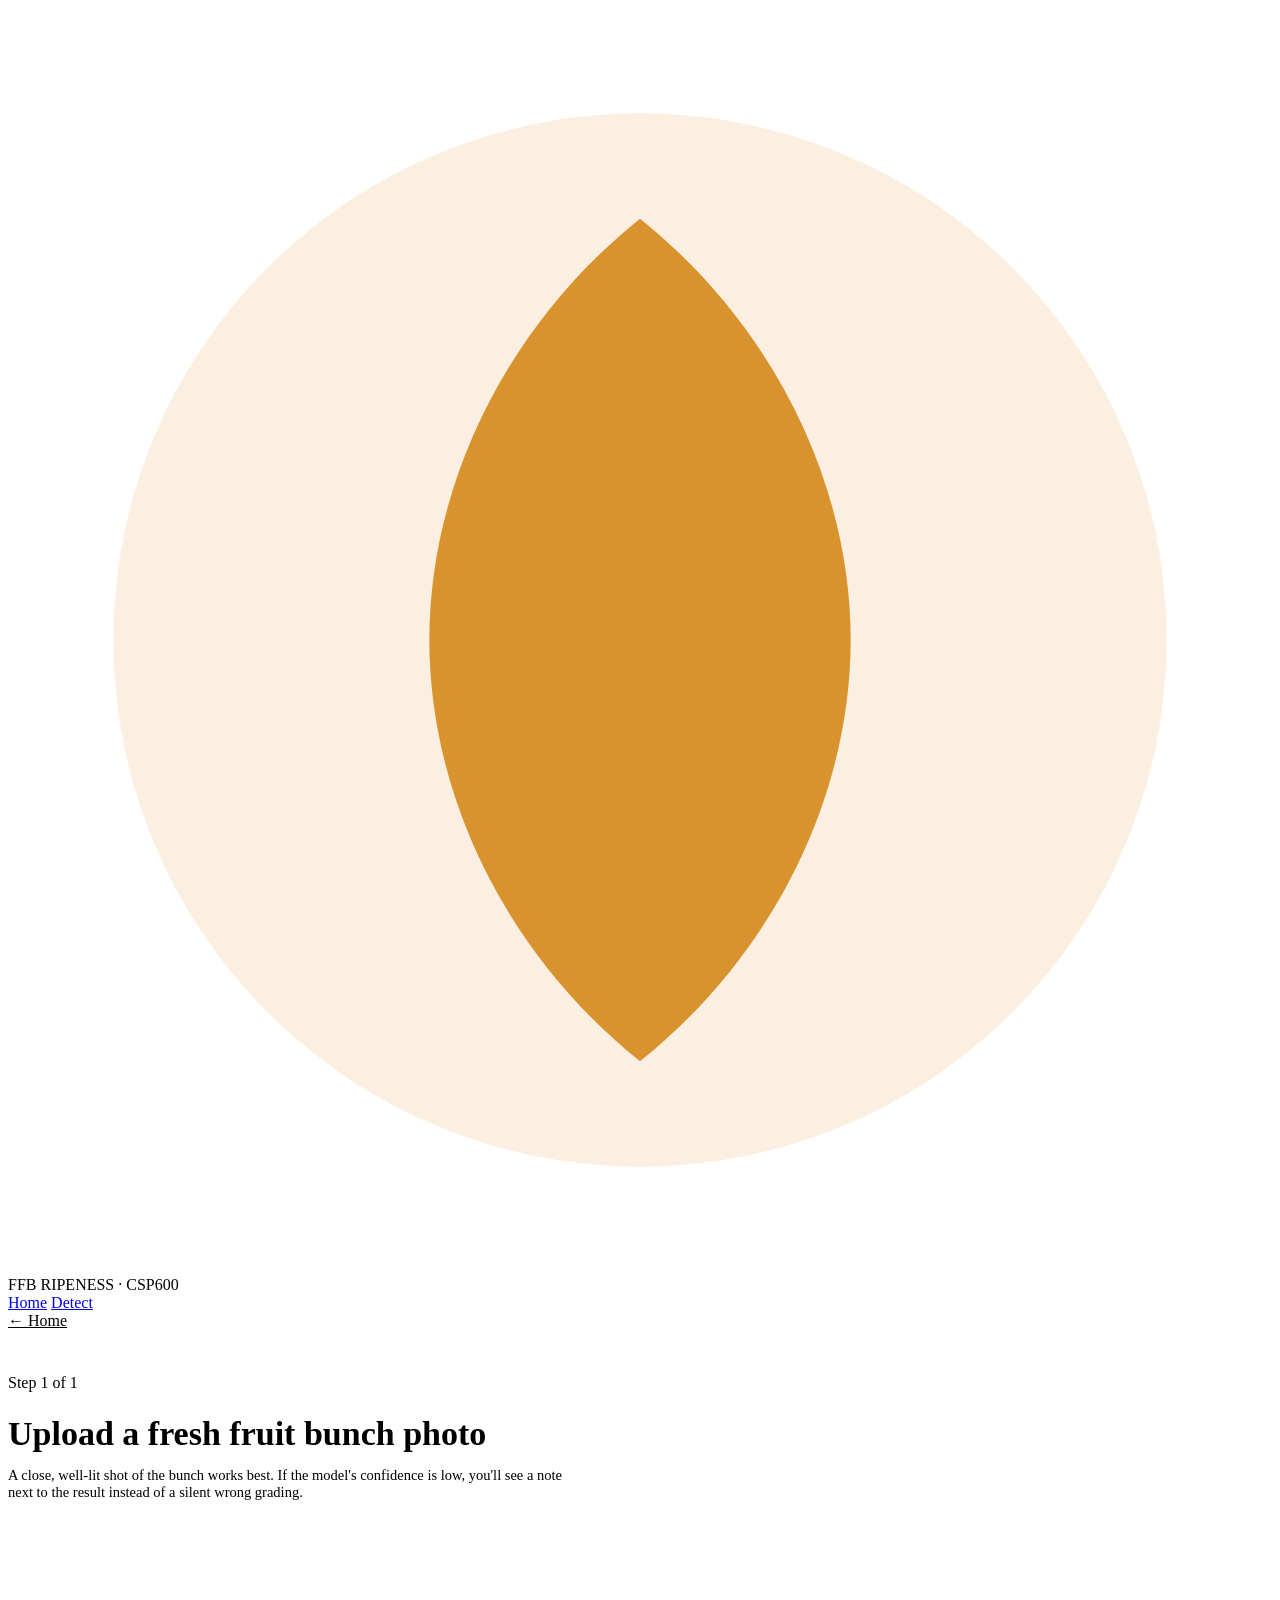
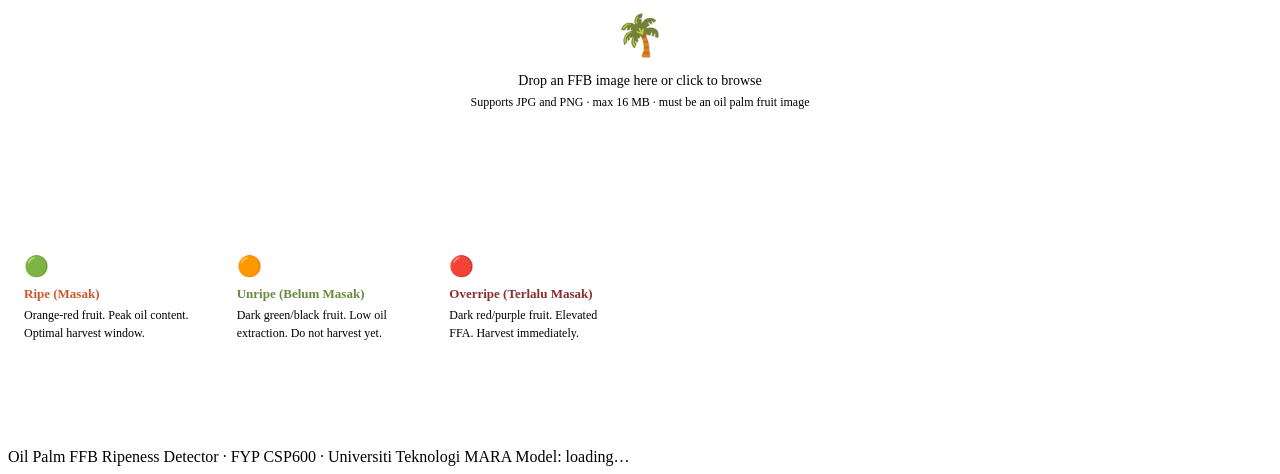
==== templates/detect.html @ a7811907 "first commit" ====
<!DOCTYPE html>
<html lang="en">
<head>
<meta charset="UTF-8">
<meta name="viewport" content="width=device-width, initial-scale=1.0">
<title>Detect: Oil Palm FFB Ripeness</title>
<link rel="stylesheet" href="{{ url_for('static', filename='css/style.css') }}">
<style>
  .page-head { padding: 44px 0 8px; }
  .page-head .eyebrow { margin-bottom: 10px; }
  .page-head h1 { font-size: clamp(24px, 3.6vw, 34px); margin-bottom: 10px; }
  .page-head p { color: var(--muted); max-width: 560px; font-size: 14.5px; }

  main.detect { padding-top: 32px; padding-bottom: 90px; }

  .drop-zone {
    border: 2px dashed var(--border); border-radius: var(--radius); padding: 56px 24px;
    text-align: center; cursor: pointer; transition: border-color .2s, background .2s;
    position: relative; background: var(--surface); margin-bottom: 28px;
  }
  @media (max-width: 480px) {
    .drop-zone { padding: 36px 16px; }
    .preview-img-box { flex-basis: 100%; }
    .preview-img-box img { height: 200px; }
    .result-confidence { margin-left: 0; text-align: left; width: 100%; }
    .confidence-gauge { width: 100%; }
  }
  .drop-zone:hover, .drop-zone.dragover { border-color: var(--gold); background: rgba(217,147,46,0.05); }
  .drop-zone input[type="file"] { position: absolute; inset: 0; opacity: 0; cursor: pointer; width: 100%; height: 100%; }
  .drop-icon { font-size: 40px; margin-bottom: 14px; display: block; }
  .drop-title { font-family: var(--mono); font-size: 14px; color: var(--text); margin-bottom: 6px; }
  .drop-hint { font-size: 12px; color: var(--muted); }

  .preview-wrap { display: none; gap: 24px; margin-bottom: 24px; }
  .preview-wrap.visible { display: flex; flex-wrap: wrap; }
  .preview-img-box { flex: 0 0 260px; border-radius: var(--radius); overflow: hidden; border: 1px solid var(--border); background: var(--surface); }
  .preview-img-box img { width: 100%; height: 260px; object-fit: cover; display: block; }
  .preview-filename { padding: 10px 14px; font-family: var(--mono); font-size: 11px; color: var(--muted); border-top: 1px solid var(--border); white-space: nowrap; overflow: hidden; text-overflow: ellipsis; }
  .preview-meta { flex: 1; min-width: 220px; display: flex; flex-direction: column; justify-content: center; gap: 10px; }
  .preview-meta .hint { font-size: 13px; color: var(--muted); line-height: 1.6; }

  .btn-row { display: flex; align-items: center; gap: 12px; margin-bottom: 32px; }
  .btn-analyse { display: none; }
  .btn-analyse.visible { display: inline-flex; }
  .btn-analyse:disabled { opacity: .4; cursor: not-allowed; }
  .btn-reset { display: none; }
  .btn-reset.visible { display: inline-flex; }

  .loading { display: none; align-items: center; gap: 12px; color: var(--muted); font-family: var(--mono); font-size: 13px; margin-bottom: 32px; }
  .loading.visible { display: flex; }
  .spinner { width: 18px; height: 18px; border: 2px solid var(--border); border-top-color: var(--gold); border-radius: 50%; animation: spin .7s linear infinite; }
  @keyframes spin { to { transform: rotate(360deg); } }

  .result-card { display: none; border: 1px solid var(--border); border-radius: var(--radius); overflow: hidden; margin-bottom: 32px; animation: fadeUp .4s ease; }
  .result-card.visible { display: block; }
  @keyframes fadeUp { from { opacity: 0; transform: translateY(12px); } to { opacity: 1; transform: translateY(0); } }
  .result-header { padding: 22px 24px; display: flex; align-items: center; gap: 16px; border-bottom: 1px solid var(--border); flex-wrap: wrap; }
  .result-icon { font-size: 32px; }
  .result-label { font-family: var(--mono); font-size: 11px; color: var(--muted); text-transform: uppercase; letter-spacing: .1em; margin-bottom: 4px; }
  .result-class { font-family: var(--display); font-size: 24px; font-weight: 600; line-height: 1.1; }
  .result-malay { font-size: 13px; color: var(--muted); margin-top: 2px; font-family: var(--mono); }
  .result-confidence { margin-left: auto; text-align: right; }
  .confidence-num { font-family: var(--mono); font-size: 28px; font-weight: 700; }
  .confidence-label { font-size: 11px; color: var(--muted); font-family: var(--mono); }
  .confidence-gauge { width: 120px; height: 6px; border-radius: 4px; background: var(--surface-2); margin-top: 8px; overflow: hidden; }
  .confidence-gauge-fill { height: 100%; border-radius: 4px; width: 0%; transition: width .8s ease; }
  .confidence-caveat { font-family: var(--mono); font-size: 10px; color: var(--muted-dim); margin-top: 8px; max-width: 130px; line-height: 1.4; }

  .prob-section { padding: 20px 24px; border-bottom: 1px solid var(--border); }
  .prob-title { font-family: var(--mono); font-size: 11px; color: var(--muted); text-transform: uppercase; letter-spacing: .1em; margin-bottom: 16px; }
  .prob-row { display: flex; align-items: center; gap: 12px; margin-bottom: 12px; }
  .prob-name { font-family: var(--mono); font-size: 12px; color: var(--text); min-width: 80px; }
  .prob-bar-wrap { flex: 1; height: 8px; background: var(--surface-2); border-radius: 4px; overflow: hidden; }
  .prob-bar { height: 100%; border-radius: 4px; transition: width .8s cubic-bezier(.4,0,.2,1); width: 0%; }
  .prob-pct { font-family: var(--mono); font-size: 12px; color: var(--muted); min-width: 46px; text-align: right; }

  .advice-section { padding: 18px 24px; background: var(--surface-2); }
  .advice-label { font-family: var(--mono); font-size: 10px; color: var(--muted); text-transform: uppercase; letter-spacing: .1em; margin-bottom: 6px; }
  .advice-text { font-size: 13.5px; color: var(--text); line-height: 1.6; }

  .warning-box { display: none; background: rgba(202,138,4,0.1); border: 1px solid rgba(202,138,4,0.35); color: #e0a83d; border-radius: var(--radius); padding: 16px 20px; margin-bottom: 24px; font-size: 13px; line-height: 1.6; }
  .warning-box.visible { display: block; }
  .warning-title { font-family: var(--mono); font-size: 12px; font-weight: 700; margin-bottom: 6px; letter-spacing: .05em; }

  .demo-badge { display: none; background: rgba(202,138,4,0.12); border: 1px solid rgba(202,138,4,0.3); color: #e0a83d; border-radius: 6px; padding: 10px 16px; font-family: var(--mono); font-size: 12px; margin-bottom: 24px; }
  .demo-badge.visible { display: block; }
  .error-box { display: none; background: rgba(138,46,46,0.12); border: 1px solid rgba(138,46,46,0.4); color: #e0776f; border-radius: var(--radius); padding: 14px 18px; font-family: var(--mono); font-size: 13px; margin-bottom: 24px; }
  .error-box.visible { display: block; }

  .info-grid { display: grid; grid-template-columns: repeat(auto-fill, minmax(200px, 1fr)); gap: 12px; margin-top: 44px; }
  .info-pill { background: var(--surface); border: 1px solid var(--border); border-radius: var(--radius); padding: 16px; }
  .info-pill-icon { font-size: 20px; margin-bottom: 8px; }
  .info-pill-name { font-family: var(--mono); font-size: 13px; font-weight: 700; margin-bottom: 4px; }
  .info-pill-desc { font-size: 12px; color: var(--muted); line-height: 1.5; }
</style>
</head>
<body>

<nav class="site-nav">
  <div class="wrap">
    <div class="brand">
      <span class="brand-mark">
        <svg viewBox="0 0 24 24" fill="none"><circle cx="12" cy="12" r="10" fill="#d9932e" opacity="0.15"/><path d="M12 4c-2.5 2-4 5-4 8s1.5 6 4 8c2.5-2 4-5 4-8s-1.5-6-4-8z" fill="#d9932e"/></svg>
      </span>
      FFB RIPENESS · CSP600
    </div>
    <div class="nav-links">
      <a href="/">Home</a>
      <a href="/detect" class="active">Detect</a>
    </div>
    <a href="/" class="nav-cta" style="background:transparent;border:1px solid var(--border);color:var(--text)">← Home</a>
  </div>
</nav>

<div class="wrap page-head">
  <div class="eyebrow">Step 1 of 1</div>
  <h1>Upload a fresh fruit bunch photo</h1>
  <p>A close, well-lit shot of the bunch works best. If the model's confidence is low, you'll see a note next to the result instead of a silent wrong grading.</p>
</div>

<main class="detect wrap">

  <div class="demo-badge" id="demoBadge">⚠️ DEMO MODE. No trained model found. Run train.py first. Predictions are random.</div>
  <div class="error-box" id="errorBox"></div>

  <div class="warning-box" id="warningBox">
    <div class="warning-title">⚠️ LOW CONFIDENCE READING</div>
    <div id="warningText"></div>
  </div>

  <div class="drop-zone" id="dropZone">
    <input type="file" id="fileInput" accept=".jpg,.jpeg,.png">
    <span class="drop-icon">🌴</span>
    <div class="drop-title">Drop an FFB image here or click to browse</div>
    <div class="drop-hint">Supports JPG and PNG · max 16 MB · must be an oil palm fruit image</div>
  </div>

  <div class="preview-wrap" id="previewWrap">
    <div class="preview-img-box">
      <img id="previewImg" src="" alt="Preview">
      <div class="preview-filename" id="previewName"></div>
    </div>
    <div class="preview-meta">
      <div class="hint">Looks good? Run the model on this image, or drop a different one to replace it.</div>
    </div>
  </div>

  <div class="btn-row">
    <button class="btn btn-primary btn-analyse" id="btnAnalyse" onclick="runPrediction()">▶ Analyse image</button>
    <button class="btn btn-ghost btn-reset" id="btnReset" onclick="resetAll()">✕ Reset</button>
  </div>

  <div class="loading" id="loading">
    <div class="spinner"></div>
    Running CNN inference…
  </div>

  <div class="result-card" id="resultCard">
    <div class="result-header" id="resultHeader">
      <div class="result-icon" id="resultIcon"></div>
      <div>
        <div class="result-label">Predicted ripeness</div>
        <div class="result-class" id="resultClass"></div>
        <div class="result-malay" id="resultMalay"></div>
      </div>
      <div class="result-confidence">
        <div class="confidence-num" id="confNum"></div>
        <div class="confidence-label">confidence</div>
        <div class="confidence-gauge"><div class="confidence-gauge-fill" id="confGaugeFill"></div></div>
        <div class="confidence-caveat">model estimate, not a guarantee</div>
      </div>
    </div>
    <div class="prob-section">
      <div class="prob-title">Class probabilities</div>
      <div id="probBars"></div>
    </div>
    <div class="advice-section">
      <div class="advice-label">Harvest recommendation</div>
      <div class="advice-text" id="adviceText"></div>
    </div>
  </div>

  <div class="info-grid">
    <div class="info-pill">
      <div class="info-pill-icon">🟢</div>
      <div class="info-pill-name" style="color:#c85a2e">Ripe (Masak)</div>
      <div class="info-pill-desc">Orange-red fruit. Peak oil content. Optimal harvest window.</div>
    </div>
    <div class="info-pill">
      <div class="info-pill-icon">🟠</div>
      <div class="info-pill-name" style="color:#6a8a3f">Unripe (Belum Masak)</div>
      <div class="info-pill-desc">Dark green/black fruit. Low oil extraction. Do not harvest yet.</div>
    </div>
    <div class="info-pill">
      <div class="info-pill-icon">🔴</div>
      <div class="info-pill-name" style="color:#8a2e2e">Overripe (Terlalu Masak)</div>
      <div class="info-pill-desc">Dark red/purple fruit. Elevated FFA. Harvest immediately.</div>
    </div>
  </div>
</main>

<footer class="site-footer">
  <div class="wrap">
    <span>Oil Palm FFB Ripeness Detector · FYP CSP600 · Universiti Teknologi MARA</span>
    <span id="footerModel">Model: loading…</span>
  </div>
</footer>

<script>
let selectedFile = null;

const fileInput   = document.getElementById('fileInput');
const dropZone    = document.getElementById('dropZone');
const previewWrap = document.getElementById('previewWrap');
const previewImg  = document.getElementById('previewImg');
const previewName = document.getElementById('previewName');
const btnAnalyse  = document.getElementById('btnAnalyse');
const btnReset    = document.getElementById('btnReset');
const loading     = document.getElementById('loading');
const resultCard  = document.getElementById('resultCard');
const errorBox    = document.getElementById('errorBox');
const demoBadge   = document.getElementById('demoBadge');
const warningBox  = document.getElementById('warningBox');
const warningText = document.getElementById('warningText');

dropZone.addEventListener('dragover', e => { e.preventDefault(); dropZone.classList.add('dragover'); });
dropZone.addEventListener('dragleave', () => dropZone.classList.remove('dragover'));
dropZone.addEventListener('drop', e => { e.preventDefault(); dropZone.classList.remove('dragover'); if (e.dataTransfer.files[0]) handleFile(e.dataTransfer.files[0]); });
fileInput.addEventListener('change', () => { if (fileInput.files[0]) handleFile(fileInput.files[0]); });

function handleFile(file) {
  selectedFile = file;
  const reader = new FileReader();
  reader.onload = e => {
    previewImg.src = e.target.result;
    previewName.textContent = file.name;
    previewWrap.classList.add('visible');
    btnAnalyse.classList.add('visible');
    btnReset.classList.add('visible');
    resultCard.classList.remove('visible');
    errorBox.classList.remove('visible');
    warningBox.classList.remove('visible');
  };
  reader.readAsDataURL(file);
}

async function runPrediction() {
  if (!selectedFile) return;
  btnAnalyse.disabled = true;
  loading.classList.add('visible');
  resultCard.classList.remove('visible');
  errorBox.classList.remove('visible');
  warningBox.classList.remove('visible');

  const formData = new FormData();
  formData.append('file', selectedFile);

  try {
    const res  = await fetch('/predict', { method: 'POST', body: formData });
    const data = await res.json();
    if (!res.ok) throw new Error(data.error || 'Server error');

    if (data.low_confidence) {
      warningText.textContent =
        `The model is only ${data.confidence}% confident in this grading. The photo could still be a valid FFB, ` +
        `lighting, angle, or a partly hidden bunch can lower confidence. Try a clearer, closer shot for a more reliable result.`;
      warningBox.classList.add('visible');
    }
    renderResult(data);

    if (data.demo_mode) demoBadge.classList.add('visible');

  } catch (err) {
    errorBox.textContent = '✕ Error: ' + err.message;
    errorBox.classList.add('visible');
  } finally {
    btnAnalyse.disabled = false;
    loading.classList.remove('visible');
  }
}

function renderResult(data) {
  document.getElementById('resultIcon').textContent  = data.class_icon;
  document.getElementById('resultClass').textContent = data.class_name;
  document.getElementById('resultClass').style.color = data.class_color;
  document.getElementById('resultMalay').textContent = data.class_malay;
  document.getElementById('confNum').textContent     = Math.min(data.confidence, 99.9).toFixed(1) + '%';
  document.getElementById('confNum').style.color     = data.class_color;
  document.getElementById('adviceText').textContent  = data.advice;
  document.getElementById('resultHeader').style.background = data.class_color + '14';

  const gaugeFill = document.getElementById('confGaugeFill');
  gaugeFill.style.background = data.class_color;
  gaugeFill.style.width = '0%';

  const container = document.getElementById('probBars');
  container.innerHTML = '';
  data.probabilities.forEach(p => {
    container.innerHTML += `
      <div class="prob-row">
        <div class="prob-name">${p.name}</div>
        <div class="prob-bar-wrap">
          <div class="prob-bar" style="background:${p.color}" data-pct="${p.probability}"></div>
        </div>
        <div class="prob-pct">${p.probability}%</div>
      </div>`;
  });

  resultCard.classList.add('visible');
  requestAnimationFrame(() => {
    document.querySelectorAll('.prob-bar').forEach(bar => { bar.style.width = bar.dataset.pct + '%'; });
    gaugeFill.style.width = Math.min(data.confidence, 100) + '%';
  });
}

function resetAll() {
  selectedFile = null;
  fileInput.value = '';
  previewWrap.classList.remove('visible');
  btnAnalyse.classList.remove('visible');
  btnReset.classList.remove('visible');
  resultCard.classList.remove('visible');
  errorBox.classList.remove('visible');
  warningBox.classList.remove('visible');
  demoBadge.classList.remove('visible');
  loading.classList.remove('visible');
}

function prettyModelName(path) {
  if (!path) return 'Unknown';
  const file = path.split(/[\\/]/).pop().toLowerCase();
  if (file.includes('inceptionv3'))  return 'InceptionV3';
  if (file.includes('resnet50v2'))   return 'ResNet50V2';
  if (file.includes('mobilenetv2'))  return 'MobileNetV2';
  if (file.includes('baseline'))     return 'Baseline CNN';
  return file;
}

fetch('/health').then(r => r.json()).then(d => {
  document.getElementById('footerModel').textContent =
    d.model_loaded
      ? `Model: ${prettyModelName(d.model_path)} · ${d.input_size[0]}×${d.input_size[1]} · threshold: ${d.threshold}%`
      : 'Model: not loaded, demo mode';
  if (!d.model_loaded) demoBadge.classList.add('visible');
}).catch(() => {});
</script>
</body>
</html>
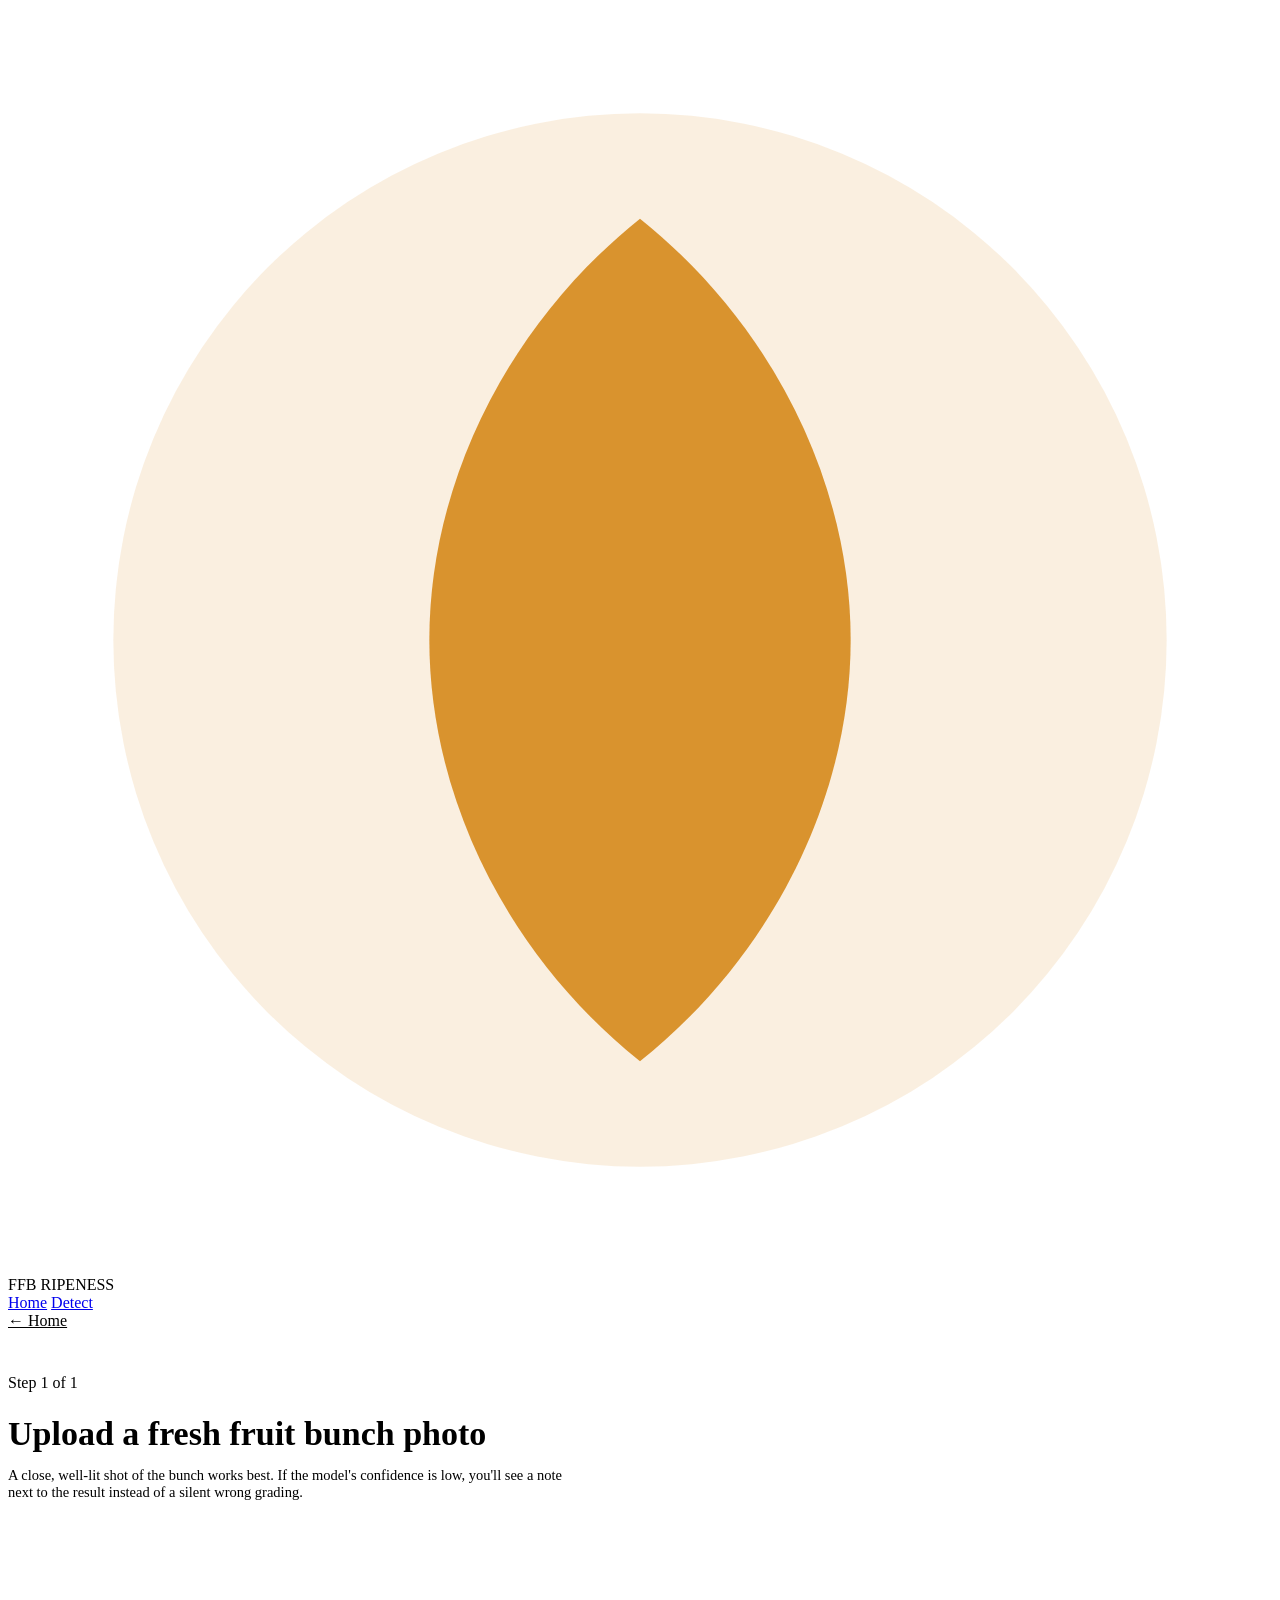
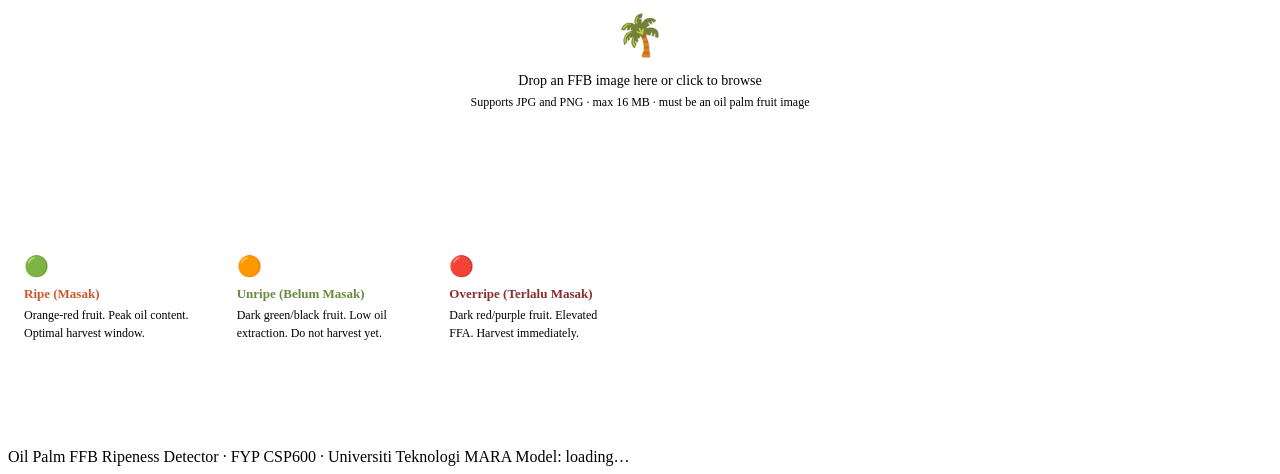
==== commit d6777f6b: "REMOVE CSP600" ====
--- a/templates/detect.html
+++ b/templates/detect.html
@@ -102,7 +102,7 @@
       <span class="brand-mark">
         <svg viewBox="0 0 24 24" fill="none"><circle cx="12" cy="12" r="10" fill="#d9932e" opacity="0.15"/><path d="M12 4c-2.5 2-4 5-4 8s1.5 6 4 8c2.5-2 4-5 4-8s-1.5-6-4-8z" fill="#d9932e"/></svg>
       </span>
-      FFB RIPENESS · CSP600
+      FFB RIPENESS 
     </div>
     <div class="nav-links">
       <a href="/">Home</a>
